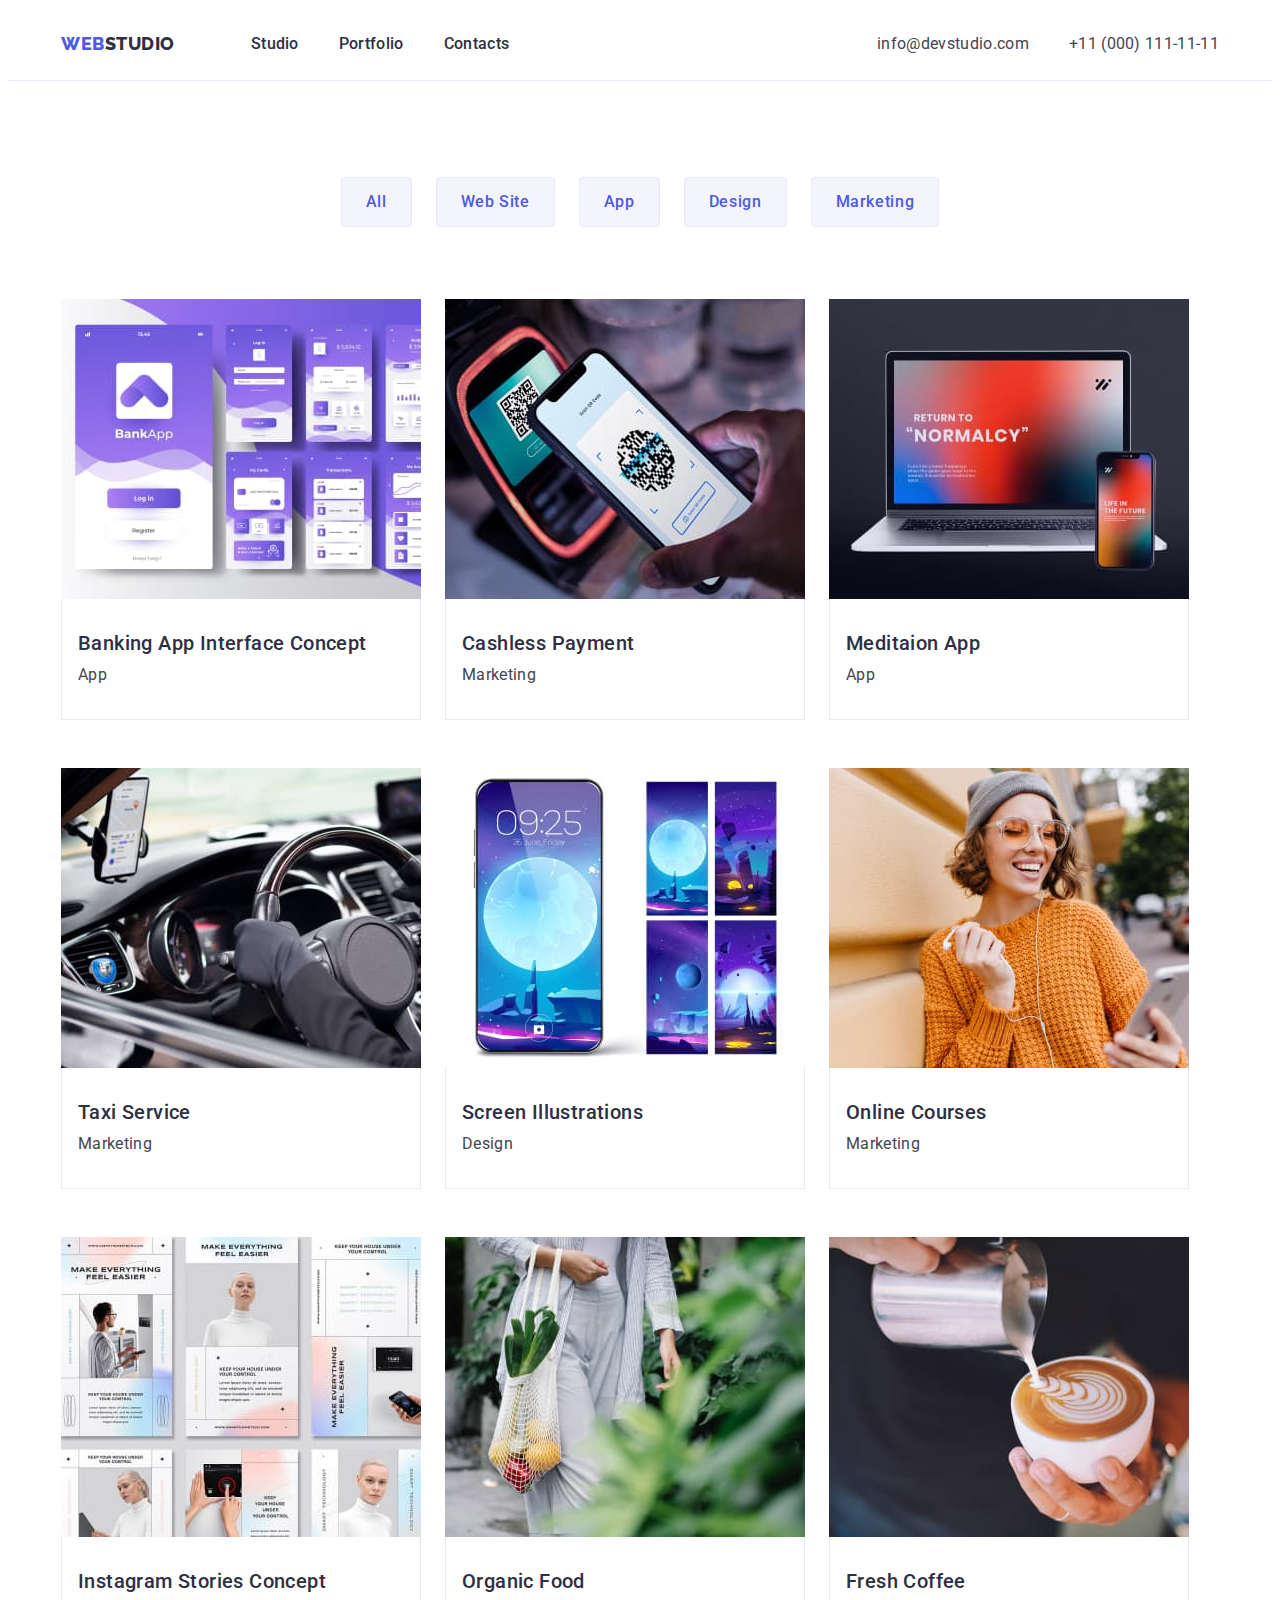
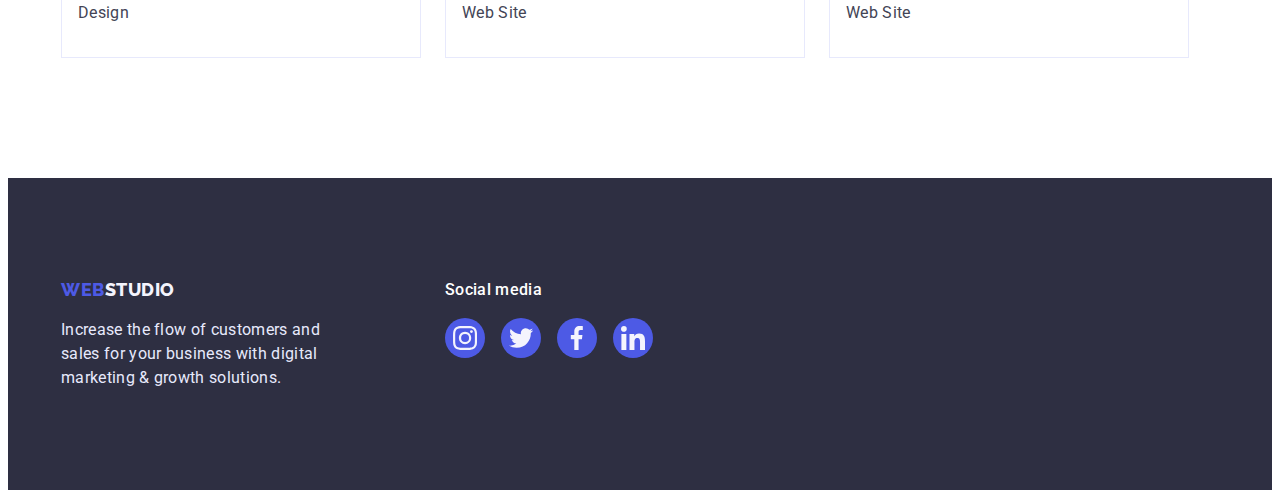
==== portfolio.html @ bd7b22e1 "Add files via upload" ====
<!DOCTYPE html>
<html lang="en">
  <head>
    <meta charset="UTF-8" />
    <meta http-equiv="X-UA-Compatible" content="IE=edge" />
    <meta name="viewport" content="width=device-width, initial-scale=1.0" />
    <title>WebStudio</title>
    <link rel="preconnect" href="https://fonts.googleapis.com" />
    <link rel="preconnect" href="https://fonts.gstatic.com" crossorigin />
    <link
      href="https://fonts.googleapis.com/css2?family=Raleway:wght@800&family=Roboto:wght@400;500;700&display=swap"
      rel="stylesheet"
    />

    <link
      rel="stylesheet"
      href="https://cdnjs.cloudflare.com/ajax/libs/modern-normalize/1.1.0/modern-normalize.min.css"
      integrity="sha512-wpPYUAdjBVSE4KJnH1VR1HeZfpl1ub8YT/NKx4PuQ5NmX2tKuGu6U/JRp5y+Y8XG2tV+wKQpNHVUX03MfMFn9Q=="
      crossorigin="anonymous"
      referrerpolicy="no-referrer"
    />

    <link rel="stylesheet" href="./css/styles.css" />
  </head>
  <body>
    <header class="header">
      <div class="container header-container">
        <nav class="header-navigation">
          <a href="./index.html" class="header-logo link"
            ><span class="logo-web">Web</span>
            <span class="logo-studio">Studio</span></a
          >

          <ul class="header-list list">
            <li class="header-item">
              <a href="./index.html" class="header-link link">Studio</a>
            </li>
            <li class="header-item">
              <a href="./portfolio.html" class="header-link link">Portfolio</a>
            </li>
            <li class="header-item">
              <a href="/" class="header-link link">Contacts</a>
            </li>
          </ul>
        </nav>
        <address class="header-address">
          <ul class="contact-list list">
            <li class="contact-item">
              <a href="mailto:info@devstudio.com" class="header-email link"
                >info@devstudio.com</a
              >
            </li>
            <li class="ccontact-item">
              <a href="tel:+110001111111" class="header-tel link"
                >+11 (000) 111-11-11</a
              >
            </li>
          </ul>
        </address>
      </div>
    </header>
    <main>
      <!--Hero section-->
      <section class="hero-portfolio">
        <div class="container hero-portfolio-container">
          <h1 class="hero-title-portfolio visually-hidden">
            hero-title-portfolio
          </h1>
          <ul class="hero-portfolio-list list">
            <li class="hero-portfolio-list-item">
              <button type="button" class="hero-btn-portfolio">All</button>
            </li>
            <li class="hero-portfolio-list-item">
              <button type="button" class="hero-btn-portfolio">Web Site</button>
            </li>
            <li class="hero-portfolio-list-item">
              <button type="button" class="hero-btn-portfolio">App</button>
            </li>
            <li class="hero-portfolio-list-item">
              <button type="button" class="hero-btn-portfolio">Design</button>
            </li>
            <li class="hero-portfolio-list-item">
              <button type="button" class="hero-btn-portfolio">
                Marketing
              </button>
            </li>
          </ul>

          <ul class="hero-list-portfolio list">
            <li class="hero-item-portfolio">
              <a class="portfolio-link link" href="">
                <img
                  src="./images/img-portfolio-1.jpg"
                  width="360"
                  height="300"
                  alt="img-portfolio-1"
                />
                <div class="hero-portfolio-text">
                  <h2 class="hero-item-title-portfolio">
                    Banking App Interface Concept
                  </h2>
                  <p class="hero-item-subtitle-portfolio">App</p>
                </div>
              </a>
            </li>
            <li class="hero-item-portfolio">
              <a class="portfolio-link link" href="">
                <img
                  src="./images/img-portfolio-2.jpg"
                  width="360"
                  height="300"
                  alt="img-portfolio-2"
                />
                <div class="hero-portfolio-text">
                  <h2 class="hero-item-title-portfolio">Cashless Payment</h2>
                  <p class="hero-item-subtitle-portfolio">Marketing</p>
                </div>
              </a>
            </li>
            <li class="hero-item-portfolio">
              <a class="portfolio-link link" href="">
                <img
                  src="./images/img-portfolio-3.jpg"
                  width="360"
                  height="300"
                  alt="img-portfolio-3"
                />
                <div class="hero-portfolio-text">
                  <h2 class="hero-item-title-portfolio">Meditaion App</h2>
                  <p class="hero-item-subtitle-portfolio">App</p>
                </div>
              </a>
            </li>
            <li class="hero-item-portfolio">
              <a class="portfolio-link link" href="">
                <img
                  src="./images/img-portfolio-4.jpg"
                  width="360"
                  height="300"
                  alt="img-portfolio-4"
                />
                <div class="hero-portfolio-text">
                  <h2 class="hero-item-title-portfolio">Taxi Service</h2>
                  <p class="hero-item-subtitle-portfolio">Marketing</p>
                </div>
              </a>
            </li>
            <li class="hero-item-portfolio">
              <a class="portfolio-link link" href="">
                <img
                  src="./images/img-portfolio-5.jpg"
                  width="360"
                  height="300"
                  alt="img-portfolio-5"
                />
                <div class="hero-portfolio-text">
                  <h2 class="hero-item-title-portfolio">
                    Screen Illustrations
                  </h2>
                  <p class="hero-item-subtitle-portfolio">Design</p>
                </div>
              </a>
            </li>
            <li class="hero-item-portfolio">
              <a class="portfolio-link link" href="">
                <img
                  src="./images/img-portfolio-6.jpg"
                  width="360"
                  height="300"
                  alt="img-portfolio-6"
                />
                <div class="hero-portfolio-text">
                  <h2 class="hero-item-title-portfolio">Online Courses</h2>
                  <p class="hero-item-subtitle-portfolio">Marketing</p>
                </div>
              </a>
            </li>
            <li class="hero-item-portfolio">
              <a class="portfolio-link link" href="">
                <img
                  src="./images/img-portfolio-7.jpg"
                  width="360"
                  height="300"
                  alt="img-portfolio-7"
                />
                <div class="hero-portfolio-text">
                  <h2 class="hero-item-title-portfolio">
                    Instagram Stories Concept
                  </h2>
                  <p class="hero-item-subtitle-portfolio">Design</p>
                </div>
              </a>
            </li>
            <li class="hero-item-portfolio">
              <a class="portfolio-link link" href="">
                <img
                  src="./images/img-portfolio-8.jpg"
                  width="360"
                  height="300"
                  alt="img-portfolio-8"
                />
                <div class="hero-portfolio-text">
                  <h2 class="hero-item-title-portfolio">Organic Food</h2>
                  <p class="hero-item-subtitle-portfolio">Web Site</p>
                </div>
              </a>
            </li>
            <li class="hero-item-portfolio">
              <a class="portfolio-link link" href="">
                <img
                  src="./images/img-portfolio-9.jpg"
                  width="360"
                  height="300"
                  alt="img-portfolio-9"
                />
                <div class="hero-portfolio-text">
                  <h2 class="hero-item-title-portfolio">Fresh Coffee</h2>
                  <p class="hero-item-subtitle-portfolio">Web Site</p>
                </div>
              </a>
            </li>
          </ul>
        </div>
      </section>
    </main>

    <!--Footer-->
    <footer class="footer">
      <div class="container footer-container">
        <div class="footer-logo-text">
          <a href="./index.html" class="footer-link link"
            ><span class="logo-web-footer">Web</span>
            <span class="logo-studio-footer">Studio</span></a
          >
          <p class="footer-subtitle">
            Increase the flow of customers and sales for your business with
            digital marketing & growth solutions.
          </p>
        </div>
        <div class="footer-wrap">
          <p class="footer-social">Social media</p>
          <ul class="footer-soc-list list">
            <li class="footer-soc-item">
              <a href="" class="footer-soc-link link">
                <svg class="team-soc-icon" width="24px" height="24px">
                  <use href="./images/icons.svg#icon-instagram"></use>
                </svg>
              </a>
            </li>
            <li class="footer-soc-item">
              <a href="" class="footer-soc-link link">
                <svg class="team-soc-icon" width="24px" height="24px">
                  <use href="./images/icons.svg#icon-twitter"></use>
                </svg>
              </a>
            </li>
            <li class="footer-soc-item">
              <a href="" class="footer-soc-link link">
                <svg class="team-soc-icon" width="24px" height="24px">
                  <use href="./images/icons.svg#icon-facebook"></use>
                </svg>
              </a>
            </li>
            <li class="footer-soc-item">
              <a href="" class="footer-soc-link link">
                <svg class="team-soc-icon" width="24px" height="24px">
                  <use href="./images/icons.svg#icon-linkedin"></use>
                </svg>
              </a>
            </li>
          </ul>
        </div>
      </div>
    </footer>
  </body>
</html>
---- css/styles.css ----
:root {
  --main-title-color: #2e2f42;
  --secondary-title-color: #ffffff;
  --accent-color: #e7e9fc;
  --logo-colour-first: #4d5ae5;
  --logo-colour-second: #2e2f42;
  --bg-gradient: linear-gradient(rgba(46, 47, 66, 0.7), rgba(46, 47, 66, 0.7));
}

h1,
h2,
h3,
h4,
h5,
h6,
p {
  margin: 0;
}

ul {
  list-style: none;
  margin: 0;
  padding: 0;
}

.container {
  max-width: 1158px;
  padding: 0 15px;
  margin: 0 auto;
}

body {
  font-family: "Roboto", sans-serif;
  color: #434455;
  background-color: #ffffff;
  font-size: 16px;
  letter-spacing: 0.02em;
}

img {
  display: block;
  max-width: 100%;
  height: auto;
}

button {
  display: block;
  cursor: pointer;
  border: none;
  border-radius: 4px;
}

address {
  font-style: normal;
}

.section {
  padding-top: 120px;
  padding-bottom: 120px;
}

.list {
  list-style: none;
}
.link {
  text-decoration: none;
}
.visually-hidden {
  position: absolute;
  width: 1px;
  height: 1px;
  margin: -1px;
  border: 0;
  padding: 0;
  white-space: nowrap;
  clip-path: inset(100%);
  clip: rect(0 0 0 0);
  overflow: hidden;
}
/* Header Main/Portfolio */
.header {
  border-bottom: 1px solid;
  color: #e7e9fc;
}

.header-container {
  display: flex;
  align-items: center;
}

.header-link:hover,
.header-link:focus {
  color: #404bbf;
}
.header-tel:hover,
.header-tel:focus {
  color: #404bbf;
}

.header-email:hover,
.header-email:focus {
  color: #404bbf;
}

.header-navigation {
  display: flex;
  align-items: center;
}
.header-logo {
  font-family: "Raleway", sans-serif;
  font-style: normal;
  font-weight: 800;
  font-size: 18px;
  line-height: 1.33;
  display: flex;
  align-items: center;
  letter-spacing: 0.03em;
  text-transform: uppercase;
}
.logo-web {
  color: var(--logo-colour-first);
}
.logo-studio {
  color: var(--logo-colour-second);
}

.header-list {
  display: flex;
  margin-left: 76px;
}
.header-item:not(:last-child) {
  margin-right: 40px;
}

.header-link {
  font-weight: 500;
  font-size: 16px;
  line-height: 1.5;
  letter-spacing: 0.02em;
  color: var(--main-title-color);
  display: block;
  padding: 24px 0;
}

.header-address {
  display: flex;
  margin-left: auto;
}

.contact-item:not(:last-child) {
  display: flex;
  margin-left: auto;
}

.contact-list {
  display: flex;
  gap: 40px;
}

.header-email {
  font-style: normal;
  font-weight: 400;
  font-size: 16px;
  line-height: 1.5;
  letter-spacing: 0.02em;
  color: #434455;
}

.header-tel {
  font-style: normal;
  font-weight: 400;
  font-size: 16px;
  line-height: 1.5;
  letter-spacing: 0.02em;
  color: #434455;
}
/* Hero main*/
.hero {
  background-color: var(--main-title-color);
  background-image: var(--bg-gradient), url(../images/background-img.jpg);
  background-repeat: no-repeat;
  background-position: center;
  background-size: cover;
  padding-top: 188px;
  padding-bottom: 188px;
  text-align: center;
  max-width: 1440px;
  height: 600px;
  margin: 0 auto;
}

.hero-container {
  max-width: 1440px;
}

.hero-link:hover,
.hero-link:focus {
  color: var(--accent-color);
}

.hero-title {
  font-weight: 700;
  font-size: 56px;
  line-height: 1.07;
  text-align: center;
  letter-spacing: 0.02em;
  color: var(--secondary-title-color);
  margin-bottom: 48px;
  width: 496px;
  margin-left: auto;
  margin-right: auto;
}

.hero-btn {
  font-family: "Roboto";
  font-style: normal;
  font-weight: 500;
  font-size: 16px;
  line-height: 1.5;
  display: flex;
  align-items: center;
  letter-spacing: 0.04em;
  color: var(--secondary-title-color);
  cursor: pointer;
  background: #4d5ae5;
  box-shadow: 0px 4px 4px rgba(0, 0, 0, 0.15);
  border-radius: 4px;
  padding: 16px 32px;
  display: block;
  margin: 0 auto;
  border: none;
}
.hero-btn:hover,
.hero-btn:focus {
  background: #404bbf;
  box-shadow: 0px 4px 4px rgba(0, 0, 0, 0.15);
  border-radius: 4px;
}
/* Hero Portfolio */

/* Main */

.main {
  padding: 120px 0;
}
.main-container {
  box-sizing: content-box;
}
.main-tittle {
}
.main-list {
  display: flex;
  column-gap: 24px;
  align-items: center;
  justify-content: center;
}
.main-item {
  color: var(--main-title-color);
  font-weight: 500;
  font-size: 20px;
  line-height: 1.2;
}

.main-item-wrap {
  width: 264px;
  height: 119px;
  background-color: #f4f4fd;
  border-radius: 4px;
  display: flex;
  align-content: center;
  align-items: center;
  justify-content: center;
  margin-bottom: 8px;
}

.main-item-title {
  font-weight: 500;
  font-size: 20px;
  line-height: 1.2;
  letter-spacing: 0.02em;
  color: var(--main-title-color);
  margin-bottom: 8px;
}
.maint-item-subtitle {
  font-family: "Roboto";
  font-style: normal;
  font-weight: 400;
  line-height: 24px;
  font-size: 16px;
  line-height: 1.5;
  letter-spacing: 0.02em;
  color: #434455;
}

.policy-icons {
  width: 64px;
  height: 64px;
  justify-content: center;
  align-items: center;
}

/* Main Portfolio */
/* About */
.about {
  padding-bottom: 120px;
}
.about-title {
  font-weight: 700;
  font-size: 36px;
  line-height: 1.11;
  text-align: center;
  letter-spacing: 0.02em;
  text-transform: capitalize;
  color: var(--main-title-color);
  margin-bottom: 72px;
}
.about-list {
  display: flex;
  flex-wrap: wrap;
  gap: 24px;
}
.list {
}
.about-item {
}
/* Team */
.team {
  background-color: #f4f4fd;
  padding-top: 120px;
  padding-bottom: 120px;
}
.team-title {
  font-weight: 700;
  font-size: 36px;
  line-height: 1.11;
  text-align: center;
  letter-spacing: 0.02em;
  text-transform: capitalize;
  color: var(--main-title-color);
  margin-bottom: 72px;
}
.team-list {
  display: flex;
  gap: 24px;
}
.team-item {
  width: calc((100% - 72px) / 4);

  box-shadow: 0px 1px 6px rgba(46, 47, 66, 0.08),
    0px 1px 1px rgba(46, 47, 66, 0.16), 0px 2px 1px rgba(46, 47, 66, 0.08);
  border-radius: 0px 0px 4px 4px;
  background-color: #ffffff;
}

.team-container {
  display: flex;
  flex-direction: column;
  justify-content: center;
  align-items: center;
  padding: 0px;
  gap: 8px;
}
.team-name {
  font-weight: 500;
  font-size: 20px;
  line-height: 1.2;
  text-align: center;
  letter-spacing: 0.02em;
  color: var(--main-title-color);
  margin-bottom: 8px;
}
.team-job {
  font-weight: 400;
  font-size: 16px;
  line-height: 1.5;
  text-align: center;
  letter-spacing: 0.02em;
  color: #434455;
  margin-bottom: 8px;
}

.team-designe {
  padding: 32px 16px;
}

.team-soc-list {
  display: flex;
  justify-content: center;
  gap: 24px;
}
.team-soc-item {
  width: 40px;
  height: 40px;
}
.team-soc-link {
  width: 100%;
  height: 100%;
  border-radius: 50%;
  background-color: #4d5ae5;
  display: flex;
  align-items: center;
  justify-content: center;
}

.team-soc-link:hover,
.team-soc-link:focus {
  background-color: #404bbf;
}

.team-soc-icon {
  fill: #f4f4fd;
}

/* Customers */

.customers {
  padding: 120px 0;
}

.customers-container {
}
.customers-title {
  font-weight: 700;
  font-size: 36px;
  line-height: 1.11;
  text-align: center;
  letter-spacing: 0.02em;
  text-transform: capitalize;
  color: var(--main-title-color);
  margin-bottom: 72px;
}
.customers-soc-list {
  display: flex;
  gap: 24px;
}

.customers-item-wrap {
}

.customers-item {
  width: 168px;
  height: 88px;
  display: flex;
  align-content: center;
  align-items: center;
  justify-content: center;
}

.customers-link {
  width: 168px;
  height: 88px;
  border: 1px solid currentColor;
  border-radius: 4px;
  display: flex;
  align-items: center;
  justify-content: center;
  color: #8e8f99;
}

.customers-link:hover,
.customers-link:focus {
  color: #4d5ae5;
}
.customers-icon {
  display: flex;
  fill: currentColor;
}

/* Footer */
.footer-container {
  display: flex;
}
.footer {
  background-color: #2e2f42;
  padding-bottom: 100px;
  padding-top: 100px;
  margin-right: auto;
  margin-left: auto;
}
.footer-logo-text {
  margin-right: 120px;
}

.footer-link {
  font-family: "Raleway" sans-serif;
  font-style: normal;
  font-weight: 800;
  font-size: 18px;
  line-height: 1.16;
  display: flex;
  align-items: center;
  letter-spacing: 0.03em;
  text-transform: uppercase;
  color: #f4f4fd;
}
.footer-subtitle {
  font-weight: 400;
  font-size: 16px;
  line-height: 1.5;
  letter-spacing: 0.02em;
  color: #e7e9fc;
  width: 264px;
  margin-top: 16px;
}

.logo-web-footer {
  font-family: "Raleway", sans-serif;
  font-style: normal;
  font-weight: 800;
  font-size: 18px;
  line-height: 1.33;
  display: flex;
  align-items: center;
  letter-spacing: 0.03em;
  text-transform: uppercase;
  color: #4d5ae5;
}
.logo-studio-footer {
  font-family: "Raleway", sans-serif;
  font-style: normal;
  font-weight: 800;
  font-size: 18px;
  line-height: 1.33;
  display: flex;
  align-items: center;
  letter-spacing: 0.03em;
  text-transform: uppercase;
  color: #f4f4fd;
}

.footer-wrap {
}

.footer-soc-list {
  display: flex;
  justify-content: center;
  gap: 16px;
}

.footer-soc-item {
  width: 40px;
  height: 40px;
}

.footer-soc-link {
  width: 40px;
  height: 40px;
  border-radius: 50%;
  background-color: #4d5ae5;
  display: flex;
  align-items: center;
  justify-content: center;
}

.footer-soc-link:hover,
.footer-soc-link:focus {
  background-color: #31d0aa;
}

.team-soc-icon {
  fill: #f4f4fd;
}

.footer-social {
  font-family: "Roboto";
  font-style: normal;
  font-weight: 500;
  font-size: 16px;
  line-height: 1.5;
  letter-spacing: 0.02em;
  color: #ffffff;
  margin-bottom: 16px;
}

/* Hero Portfolio */
.hero-portfolio {
  padding-bottom: 120px;
  padding-top: 96px;
}

.hero-portfolio-container {
}

.hero-portfolio-list {
  display: flex;
  flex-wrap: wrap;
  gap: 48px 24px;
  justify-content: center;
}
.hero-portfolio-list-item {
  display: flex;
  justify-content: center;
  gap: 24px;
}
.hero-btn-portfolio {
  font-family: "Roboto";
  font-style: normal;
  font-weight: 500;
  font-size: 16px;
  line-height: 1.5;
  display: flex;
  align-items: center;
  letter-spacing: 0.04em;
  color: #4d5ae5;
  cursor: pointer;
  background-color: #f4f4fd;
  border: 1px solid;
  align-items: center;
  text-align: center;
  padding: 12px 24px;
  border-radius: 4px;
  border-color: #e7e9fc;
}

.hero-btn-portfolio:hover,
.hero-btn-portfolio:focus {
  color: #f4f4fd;
  background-color: #4d5ae5;
  box-shadow: 0px 3px 1px rgba(0, 0, 0, 0.1), 0px 2px 1px rgba(0, 0, 0, 0.08),
    0px 2px 2px rgba(0, 0, 0, 0.12);
  border-radius: 4px;
  border-color: #4d5ae5;
}

.hero-list-portfolio {
  display: flex;
  flex-wrap: wrap;
  gap: 48px 24px;
  margin-top: 72px;
}
.hero-item-portfolio {
}

.portfolio-link {
  display: block;
}

.portfolio-link:hover,
.portfolio-link:focus {
  box-shadow: 0px 1px 6px rgba(46, 47, 66, 0.08),
    0px 1px 1px rgba(46, 47, 66, 0.16), 0px 2px 1px rgba(46, 47, 66, 0.08);
}

.hero-item-title-portfolio {
  font-weight: 500;
  font-size: 20px;
  line-height: 1.2;
  letter-spacing: 0.02em;
  color: #2e2f42;
  margin-bottom: 8px;
}
.hero-item-subtitle-portfolio {
  font-weight: 400;
  font-size: 16px;
  line-height: 1.5;
  letter-spacing: 0.02em;
  color: #434455;
}
.hero-portfolio-text {
  border: 1px solid #e7e9fc;
  border-top: 0;
  padding: 32px 16px;
}
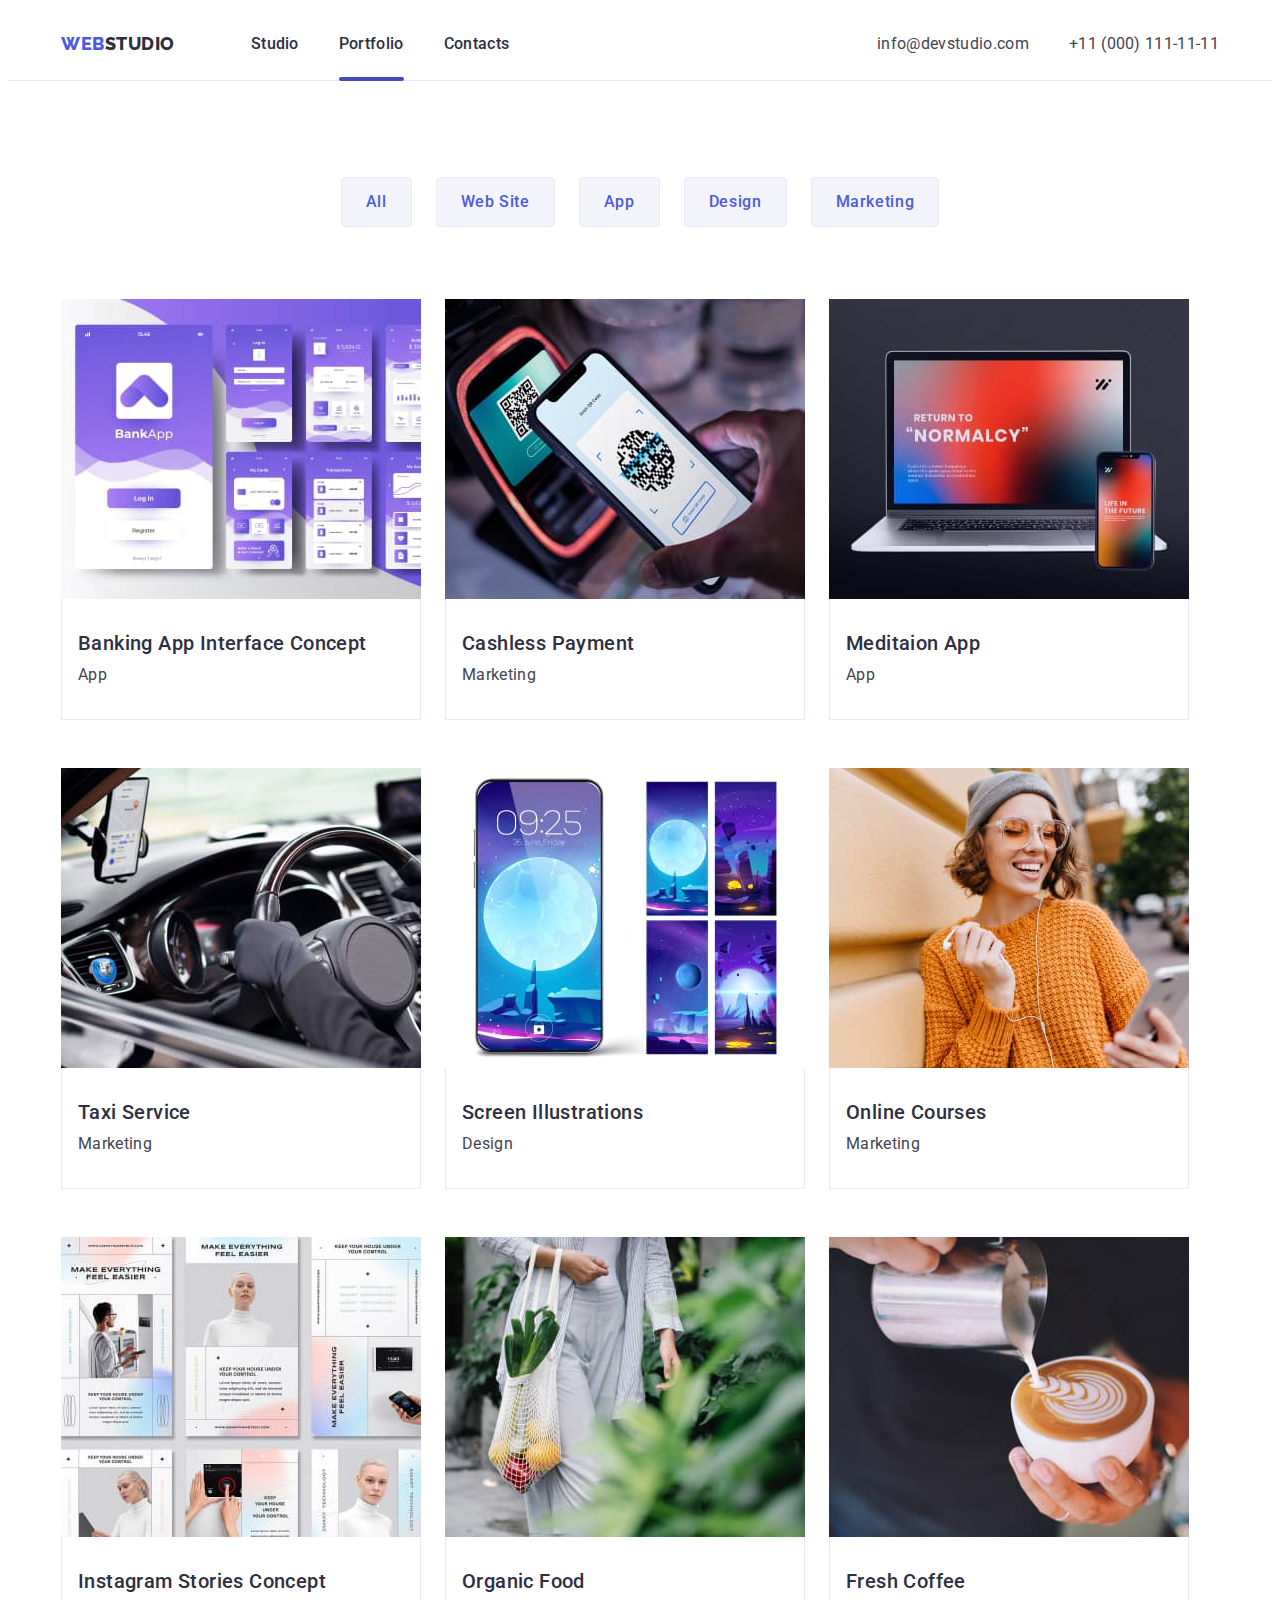
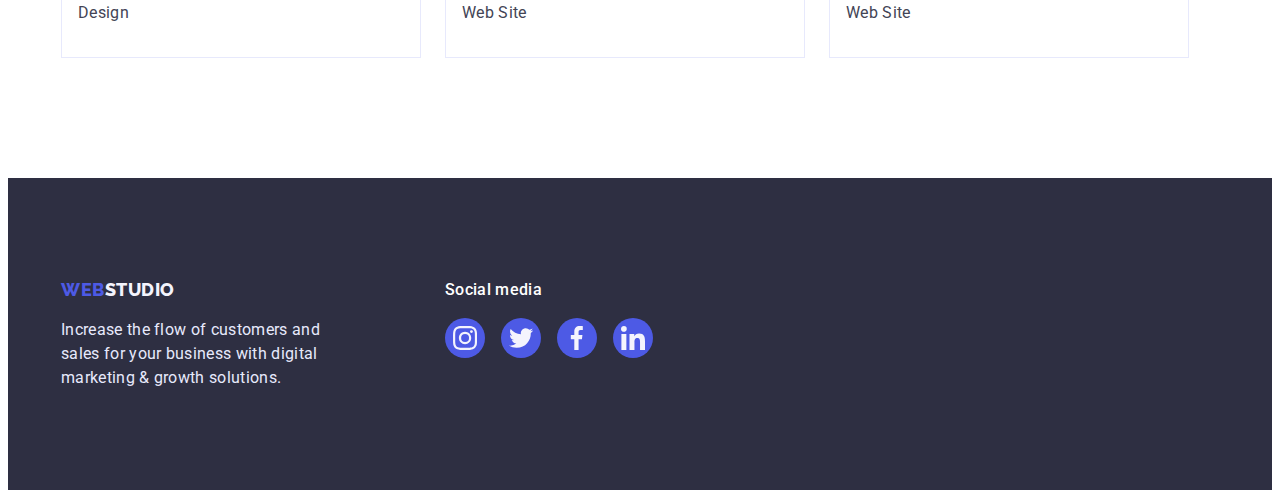
==== commit d733e820: "update" ====
--- a/portfolio.html
+++ b/portfolio.html
@@ -36,7 +36,9 @@
               <a href="./index.html" class="header-link link">Studio</a>
             </li>
             <li class="header-item">
-              <a href="./portfolio.html" class="header-link link">Portfolio</a>
+              <a href="./portfolio.html" class="header-link link current"
+                >Portfolio</a
+              >
             </li>
             <li class="header-item">
               <a href="/" class="header-link link">Contacts</a>
@@ -89,12 +91,19 @@
           <ul class="hero-list-portfolio list">
             <li class="hero-item-portfolio">
               <a class="portfolio-link link" href="">
-                <img
-                  src="./images/img-portfolio-1.jpg"
-                  width="360"
-                  height="300"
-                  alt="img-portfolio-1"
-                />
+                <div class="portfolio-image-text">
+                  <img
+                    src="./images/img-portfolio-1.jpg"
+                    width="360"
+                    height="300"
+                    alt="img-portfolio-1"
+                  />
+                  <p class="portfolio-overlay">
+                    14 Stylish and User-Friendly App Design Concepts · Task
+                    Manager App · Calorie Tracker App · Exotic Fruit Ecommerce
+                    App · Cloud Storage App
+                  </p>
+                </div>
                 <div class="hero-portfolio-text">
                   <h2 class="hero-item-title-portfolio">
                     Banking App Interface Concept
@@ -105,12 +114,19 @@
             </li>
             <li class="hero-item-portfolio">
               <a class="portfolio-link link" href="">
-                <img
-                  src="./images/img-portfolio-2.jpg"
-                  width="360"
-                  height="300"
-                  alt="img-portfolio-2"
-                />
+                <div class="portfolio-image-text">
+                  <img
+                    src="./images/img-portfolio-2.jpg"
+                    width="360"
+                    height="300"
+                    alt="img-portfolio-2"
+                  />
+                  <p class="portfolio-overlay">
+                    14 Stylish and User-Friendly App Design Concepts · Task
+                    Manager App · Calorie Tracker App · Exotic Fruit Ecommerce
+                    App · Cloud Storage App
+                  </p>
+                </div>
                 <div class="hero-portfolio-text">
                   <h2 class="hero-item-title-portfolio">Cashless Payment</h2>
                   <p class="hero-item-subtitle-portfolio">Marketing</p>
@@ -119,12 +135,19 @@
             </li>
             <li class="hero-item-portfolio">
               <a class="portfolio-link link" href="">
-                <img
-                  src="./images/img-portfolio-3.jpg"
-                  width="360"
-                  height="300"
-                  alt="img-portfolio-3"
-                />
+                <div class="portfolio-image-text">
+                  <img
+                    src="./images/img-portfolio-3.jpg"
+                    width="360"
+                    height="300"
+                    alt="img-portfolio-3"
+                  />
+                  <p class="portfolio-overlay">
+                    14 Stylish and User-Friendly App Design Concepts · Task
+                    Manager App · Calorie Tracker App · Exotic Fruit Ecommerce
+                    App · Cloud Storage App
+                  </p>
+                </div>
                 <div class="hero-portfolio-text">
                   <h2 class="hero-item-title-portfolio">Meditaion App</h2>
                   <p class="hero-item-subtitle-portfolio">App</p>
@@ -133,12 +156,19 @@
             </li>
             <li class="hero-item-portfolio">
               <a class="portfolio-link link" href="">
-                <img
-                  src="./images/img-portfolio-4.jpg"
-                  width="360"
-                  height="300"
-                  alt="img-portfolio-4"
-                />
+                <div class="portfolio-image-text">
+                  <img
+                    src="./images/img-portfolio-4.jpg"
+                    width="360"
+                    height="300"
+                    alt="img-portfolio-4"
+                  />
+                  <p class="portfolio-overlay">
+                    14 Stylish and User-Friendly App Design Concepts · Task
+                    Manager App · Calorie Tracker App · Exotic Fruit Ecommerce
+                    App · Cloud Storage App
+                  </p>
+                </div>
                 <div class="hero-portfolio-text">
                   <h2 class="hero-item-title-portfolio">Taxi Service</h2>
                   <p class="hero-item-subtitle-portfolio">Marketing</p>
@@ -147,12 +177,19 @@
             </li>
             <li class="hero-item-portfolio">
               <a class="portfolio-link link" href="">
-                <img
-                  src="./images/img-portfolio-5.jpg"
-                  width="360"
-                  height="300"
-                  alt="img-portfolio-5"
-                />
+                <div class="portfolio-image-text">
+                  <img
+                    src="./images/img-portfolio-5.jpg"
+                    width="360"
+                    height="300"
+                    alt="img-portfolio-5"
+                  />
+                  <p class="portfolio-overlay">
+                    14 Stylish and User-Friendly App Design Concepts · Task
+                    Manager App · Calorie Tracker App · Exotic Fruit Ecommerce
+                    App · Cloud Storage App
+                  </p>
+                </div>
                 <div class="hero-portfolio-text">
                   <h2 class="hero-item-title-portfolio">
                     Screen Illustrations
@@ -163,12 +200,19 @@
             </li>
             <li class="hero-item-portfolio">
               <a class="portfolio-link link" href="">
-                <img
-                  src="./images/img-portfolio-6.jpg"
-                  width="360"
-                  height="300"
-                  alt="img-portfolio-6"
-                />
+                <div class="portfolio-image-text">
+                  <img
+                    src="./images/img-portfolio-6.jpg"
+                    width="360"
+                    height="300"
+                    alt="img-portfolio-6"
+                  />
+                  <p class="portfolio-overlay">
+                    14 Stylish and User-Friendly App Design Concepts · Task
+                    Manager App · Calorie Tracker App · Exotic Fruit Ecommerce
+                    App · Cloud Storage App
+                  </p>
+                </div>
                 <div class="hero-portfolio-text">
                   <h2 class="hero-item-title-portfolio">Online Courses</h2>
                   <p class="hero-item-subtitle-portfolio">Marketing</p>
@@ -177,12 +221,19 @@
             </li>
             <li class="hero-item-portfolio">
               <a class="portfolio-link link" href="">
-                <img
-                  src="./images/img-portfolio-7.jpg"
-                  width="360"
-                  height="300"
-                  alt="img-portfolio-7"
-                />
+                <div class="portfolio-image-text">
+                  <img
+                    src="./images/img-portfolio-7.jpg"
+                    width="360"
+                    height="300"
+                    alt="img-portfolio-7"
+                  />
+                  <p class="portfolio-overlay">
+                    14 Stylish and User-Friendly App Design Concepts · Task
+                    Manager App · Calorie Tracker App · Exotic Fruit Ecommerce
+                    App · Cloud Storage App
+                  </p>
+                </div>
                 <div class="hero-portfolio-text">
                   <h2 class="hero-item-title-portfolio">
                     Instagram Stories Concept
@@ -193,12 +244,19 @@
             </li>
             <li class="hero-item-portfolio">
               <a class="portfolio-link link" href="">
-                <img
-                  src="./images/img-portfolio-8.jpg"
-                  width="360"
-                  height="300"
-                  alt="img-portfolio-8"
-                />
+                <div class="portfolio-image-text">
+                  <img
+                    src="./images/img-portfolio-8.jpg"
+                    width="360"
+                    height="300"
+                    alt="img-portfolio-8"
+                  />
+                  <p class="portfolio-overlay">
+                    14 Stylish and User-Friendly App Design Concepts · Task
+                    Manager App · Calorie Tracker App · Exotic Fruit Ecommerce
+                    App · Cloud Storage App
+                  </p>
+                </div>
                 <div class="hero-portfolio-text">
                   <h2 class="hero-item-title-portfolio">Organic Food</h2>
                   <p class="hero-item-subtitle-portfolio">Web Site</p>
@@ -207,12 +265,19 @@
             </li>
             <li class="hero-item-portfolio">
               <a class="portfolio-link link" href="">
-                <img
-                  src="./images/img-portfolio-9.jpg"
-                  width="360"
-                  height="300"
-                  alt="img-portfolio-9"
-                />
+                <div class="portfolio-image-text">
+                  <img
+                    src="./images/img-portfolio-9.jpg"
+                    width="360"
+                    height="300"
+                    alt="img-portfolio-9"
+                  />
+                  <p class="portfolio-overlay">
+                    14 Stylish and User-Friendly App Design Concepts · Task
+                    Manager App · Calorie Tracker App · Exotic Fruit Ecommerce
+                    App · Cloud Storage App
+                  </p>
+                </div>
                 <div class="hero-portfolio-text">
                   <h2 class="hero-item-title-portfolio">Fresh Coffee</h2>
                   <p class="hero-item-subtitle-portfolio">Web Site</p>
--- a/css/styles.css
+++ b/css/styles.css
@@ -35,6 +35,10 @@
   background-color: #ffffff;
   font-size: 16px;
   letter-spacing: 0.02em;
+}
+
+.no-scroll {
+  overflow: hidden;
 }
 
 img {
@@ -140,6 +144,21 @@
   color: var(--main-title-color);
   display: block;
   padding: 24px 0;
+}
+
+.current {
+  position: relative;
+}
+
+.current::after {
+  content: "";
+  position: absolute;
+  left: 0;
+  bottom: -1px;
+  width: 100%;
+  height: 4px;
+  border-radius: 2px;
+  background-color: #404bbf;
 }
 
 .header-address {
@@ -661,3 +680,85 @@
   border-top: 0;
   padding: 32px 16px;
 }
+
+.portfolio-link:hover .portfolio-overlay {
+  display: block;
+  transform: translate(0);
+  transition: transform 250ms cubic-bezier(0.4, 0, 0.2, 1);
+}
+
+.portfolio-link:focus .portfolio-overlay {
+  display: block;
+  transform: translate(0);
+  transition: transform 250ms cubic-bezier(0.4, 0, 0.2, 1);
+}
+
+.portfolio-overlay {
+  position: absolute;
+  top: 0;
+  font-weight: 400;
+  font-size: 16px;
+  line-height: 24px;
+  letter-spacing: 0.02em;
+  color: #f4f4fd;
+  background-color: #4d5ae5;
+  padding: 40px;
+  height: 100%;
+  transform: translateY(100%);
+}
+
+.portfolio-image-text {
+  position: relative;
+  overflow: hidden;
+}
+
+.backdrop {
+  position: fixed;
+  top: 0;
+  width: 100%;
+  height: 100%;
+  background-color: rgba(46, 47, 66, 0.4);
+  transition: opacity 250ms linear, visibility 250ms linear;
+}
+
+.modal {
+  width: 408px;
+  min-height: 576px;
+  background-color: #fcfcfc;
+  box-shadow: 0px 1px 1px rgba(0, 0, 0, 0.14), 0px 1px 3px rgba(0, 0, 0, 0.12),
+    0px 2px 1px rgba(0, 0, 0, 0.2);
+  border-radius: 4px;
+  position: absolute;
+  top: 50%;
+  left: 50%;
+  transform: translate(-50%, -50%) scale(1);
+  padding-top: 24px;
+  padding-right: 30px;
+  transition: transform 250ms linear;
+}
+
+.modal-close {
+  width: 24px;
+  height: 24px;
+  background-color: #e7e9fc;
+  border: 1px solid rgba(0, 0, 0, 0.1);
+  border-radius: 50%;
+  display: block;
+  margin-left: auto;
+  display: flex;
+  align-items: center;
+  justify-content: center;
+}
+
+.modal-close-icon {
+}
+
+.is-hidden {
+  opacity: 0;
+  visibility: hidden;
+  pointer-events: 0;
+}
+
+.backdrop.is-hidden .modal {
+  transform: translate(-50%, -50%) scale(0);
+}
